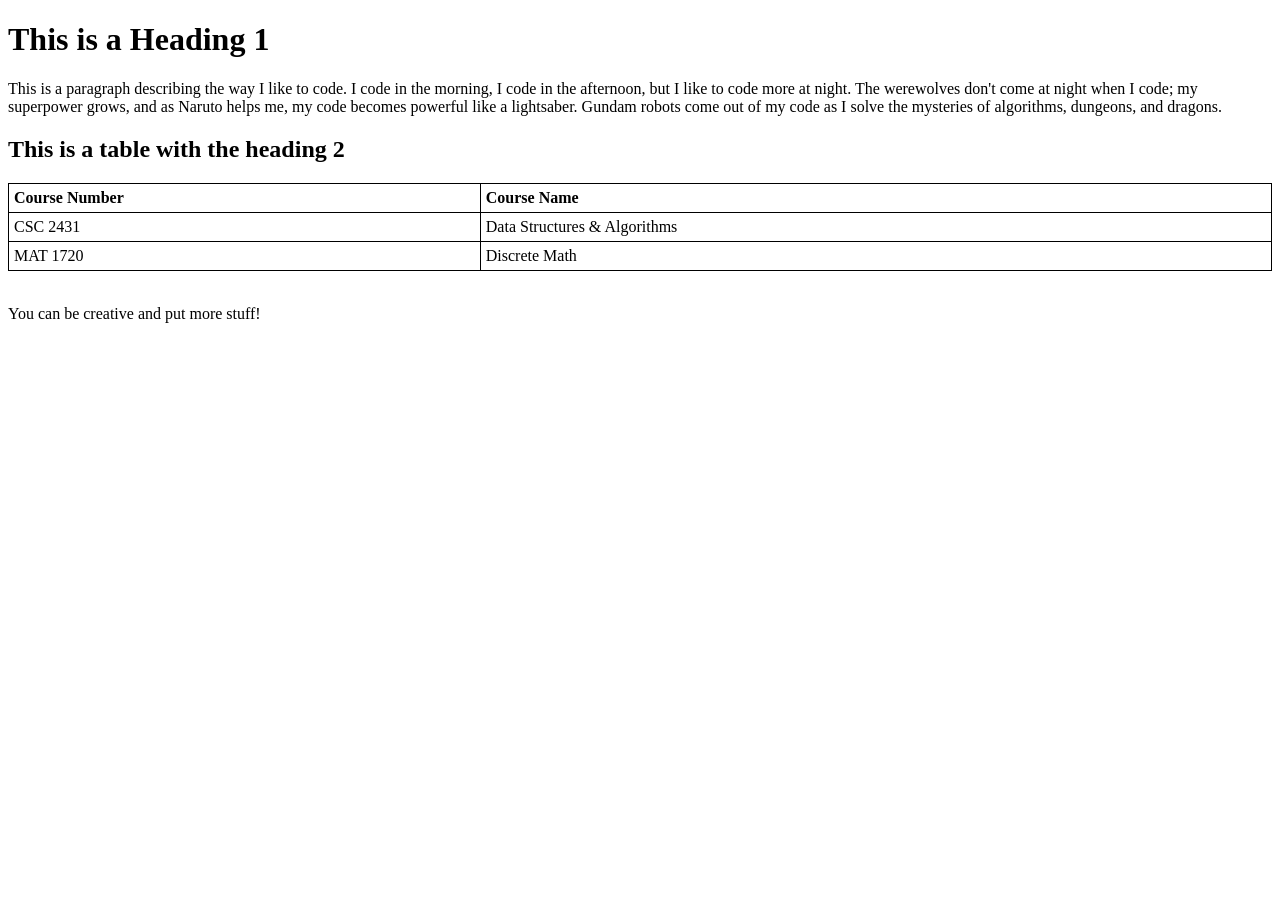
==== index.html @ 8d7575bd "Create index.html" ====
<!DOCTYPE html>
<html>
<head>
    <title>My GitHub Page</title>
    <style>
        /* This simple CSS adds borders to the table to match the screenshot */
        table, th, td {
            border: 1px solid black;
            border-collapse: collapse;
            padding: 5px;
        }
        th {
            text-align: left;
        }
    </style>
</head>
<body>

    <h1>This is a Heading 1</h1>

    <p>
        This is a paragraph describing the way I like to code. I code in the morning, I code in the afternoon, 
        but I like to code more at night. The werewolves don't come at night when I code; my superpower grows, 
        and as Naruto helps me, my code becomes powerful like a lightsaber. Gundam robots come out of my code 
        as I solve the mysteries of algorithms, dungeons, and dragons.
    </p>

    <h2>This is a table with the heading 2</h2>

    <table style="width:100%">
        <tr>
            <th>Course Number</th>
            <th>Course Name</th>
        </tr>
        <tr>
            <td>CSC 2431</td>
            <td>Data Structures & Algorithms</td>
        </tr>
        <tr>
            <td>MAT 1720</td>
            <td>Discrete Math</td>
        </tr>
    </table>

    <br>
    <p>You can be creative and put more stuff!</p>

</body>
</html>
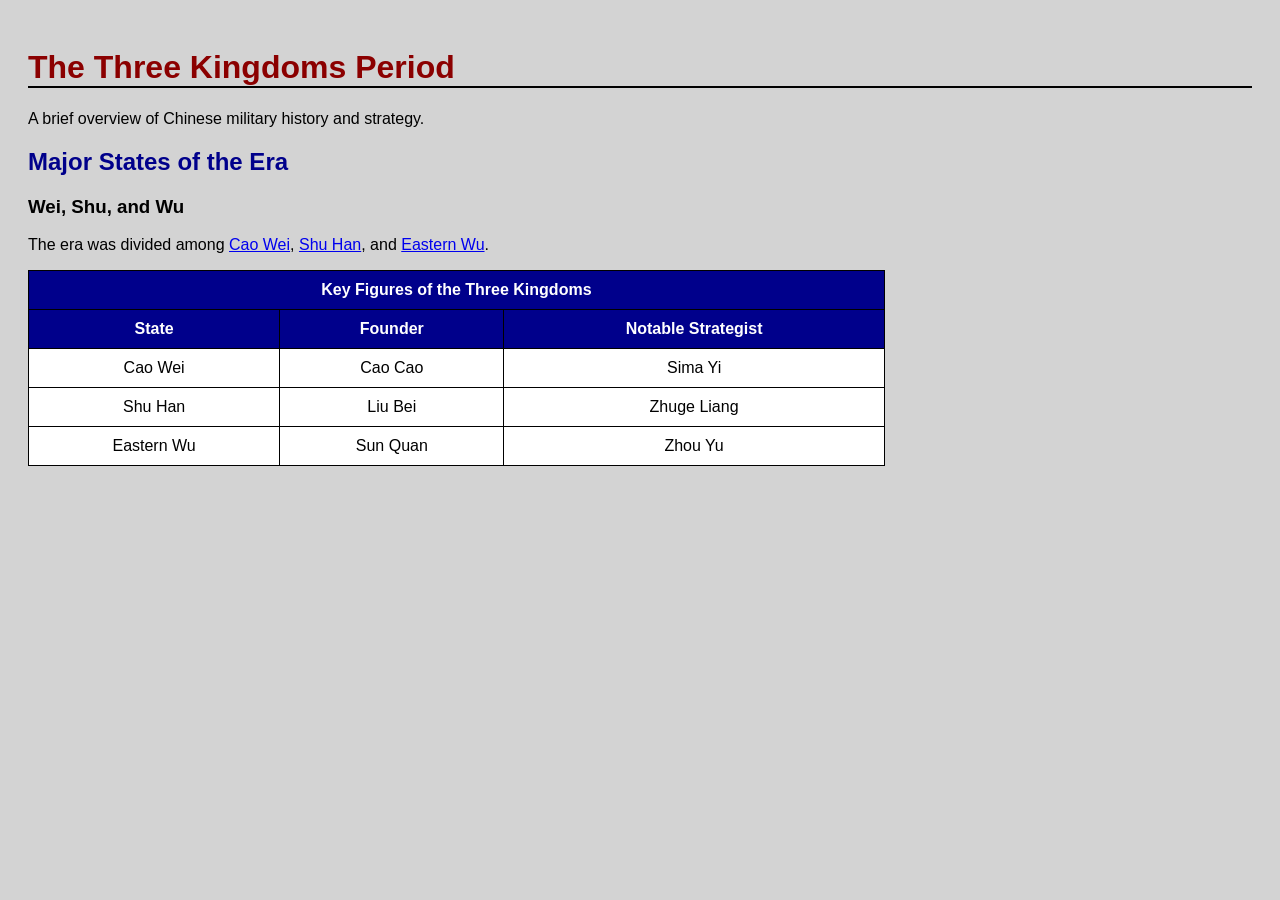
==== commit 90742ea6: "Create index.html" ====
--- a/index.html
+++ b/index.html
@@ -1,49 +1,73 @@
 <!DOCTYPE html>
 <html>
 <head>
-    <title>My GitHub Page</title>
+    <title>Three Kingdoms History</title>
     <style>
-        /* This simple CSS adds borders to the table to match the screenshot */
+        body {
+            background-color: lightgray;
+            font-family: Arial, sans-serif;
+            padding: 20px;
+        }
+        h1 {
+            color: darkred;
+            border-bottom: 2px solid black;
+        }
+        h2 {
+            color: darkblue;
+        }
         table, th, td {
             border: 1px solid black;
             border-collapse: collapse;
-            padding: 5px;
+        }
+        table {
+            width: 70%;
+            margin-top: 15px;
+            background-color: white;
+        }
+        th, td {
+            padding: 10px;
+            text-align: center;
         }
         th {
-            text-align: left;
+            background-color: darkblue;
+            color: white;
         }
     </style>
 </head>
 <body>
+    <h1>The Three Kingdoms Period</h1>
+    <p>A brief overview of Chinese military history and strategy.</p>
 
-    <h1>This is a Heading 1</h1>
+    <h2>Major States of the Era</h2>
+    
+    <h3>Wei, Shu, and Wu</h3>
+    
+    <p>The era was divided among <a href="https://en.wikipedia.org/wiki/Cao_Wei">Cao Wei</a>, <a href="https://en.wikipedia.org/wiki/Shu_Han">Shu Han</a>, and <a href="https://en.wikipedia.org/wiki/Eastern_Wu">Eastern Wu</a>.</p>
 
-    <p>
-        This is a paragraph describing the way I like to code. I code in the morning, I code in the afternoon, 
-        but I like to code more at night. The werewolves don't come at night when I code; my superpower grows, 
-        and as Naruto helps me, my code becomes powerful like a lightsaber. Gundam robots come out of my code 
-        as I solve the mysteries of algorithms, dungeons, and dragons.
-    </p>
-
-    <h2>This is a table with the heading 2</h2>
-
-    <table style="width:100%">
+    <table>
         <tr>
-            <th>Course Number</th>
-            <th>Course Name</th>
+            <th colspan="3">Key Figures of the Three Kingdoms</th> 
         </tr>
         <tr>
-            <td>CSC 2431</td>
-            <td>Data Structures & Algorithms</td>
+            <th>State</th>
+            <th>Founder</th>
+            <th>Notable Strategist</th>
         </tr>
         <tr>
-            <td>MAT 1720</td>
-            <td>Discrete Math</td>
+            <td>Cao Wei</td>
+            <td>Cao Cao</td>
+            <td>Sima Yi</td>
+        </tr>
+        <tr>
+            <td>Shu Han</td>
+            <td>Liu Bei</td>
+            <td>Zhuge Liang</td>
+        </tr>
+        <tr>
+            <td>Eastern Wu</td>
+            <td>Sun Quan</td>
+            <td>Zhou Yu</td>
         </tr>
     </table>
-
-    <br>
-    <p>You can be creative and put more stuff!</p>
-
 </body>
 </html>
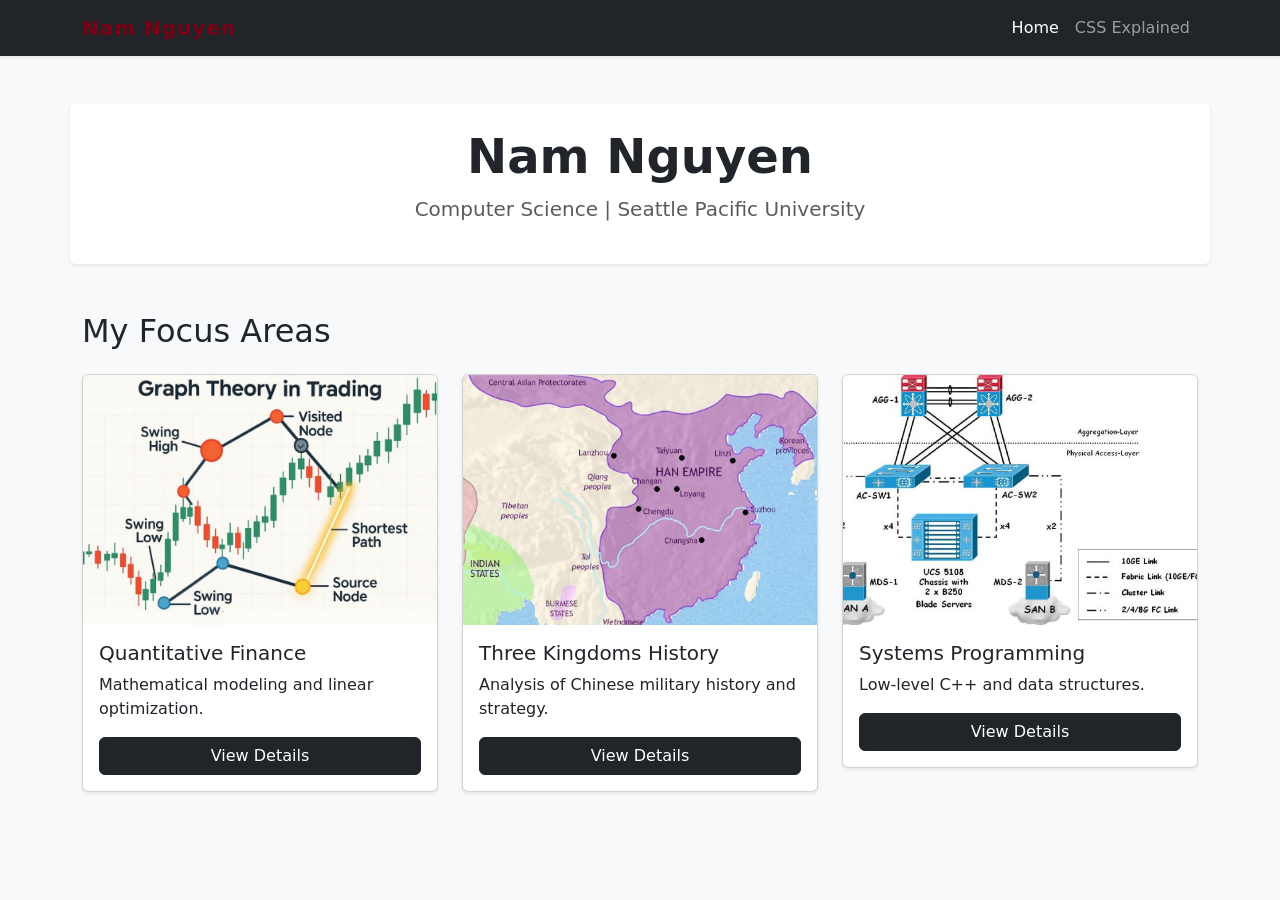
==== commit c279c921: "Finished" ====
--- a/index.html
+++ b/index.html
@@ -1,73 +1,73 @@
 <!DOCTYPE html>
-<html>
+<html lang="en">
 <head>
-    <title>Three Kingdoms History</title>
-    <style>
-        body {
-            background-color: lightgray;
-            font-family: Arial, sans-serif;
-            padding: 20px;
-        }
-        h1 {
-            color: darkred;
-            border-bottom: 2px solid black;
-        }
-        h2 {
-            color: darkblue;
-        }
-        table, th, td {
-            border: 1px solid black;
-            border-collapse: collapse;
-        }
-        table {
-            width: 70%;
-            margin-top: 15px;
-            background-color: white;
-        }
-        th, td {
-            padding: 10px;
-            text-align: center;
-        }
-        th {
-            background-color: darkblue;
-            color: white;
-        }
-    </style>
+  <meta charset="UTF-8">
+  <meta name="viewport" content="width=device-width, initial-scale=1.0">
+  <title>Nam Nguyen | Portfolio</title>
+  <link href="https://cdn.jsdelivr.net/npm/bootstrap@5.3.3/dist/css/bootstrap.min.css" rel="stylesheet">
+  <link href="style.css" rel="stylesheet">
 </head>
-<body>
-    <h1>The Three Kingdoms Period</h1>
-    <p>A brief overview of Chinese military history and strategy.</p>
+<body class="bg-light">
 
-    <h2>Major States of the Era</h2>
-    
-    <h3>Wei, Shu, and Wu</h3>
-    
-    <p>The era was divided among <a href="https://en.wikipedia.org/wiki/Cao_Wei">Cao Wei</a>, <a href="https://en.wikipedia.org/wiki/Shu_Han">Shu Han</a>, and <a href="https://en.wikipedia.org/wiki/Eastern_Wu">Eastern Wu</a>.</p>
+  <nav class="navbar navbar-expand-lg navbar-dark bg-dark mb-5 shadow-sm">
+    <div class="container">
+      <a class="navbar-brand custom-brand-color" href="index.html">Nam Nguyen</a>
+      <button class="navbar-toggler" type="button" data-bs-toggle="collapse" data-bs-target="#navbarNav">
+        <span class="navbar-toggler-icon"></span>
+      </button>
+      <div class="collapse navbar-collapse" id="navbarNav">
+        <ul class="navbar-nav ms-auto">
+          <li class="nav-item"><a class="nav-link active" href="index.html">Home</a></li>
+          <li class="nav-item"><a class="nav-link" href="css-explained.html">CSS Explained</a></li>
+        </ul>
+      </div>
+    </div>
+  </nav>
 
-    <table>
-        <tr>
-            <th colspan="3">Key Figures of the Three Kingdoms</th> 
-        </tr>
-        <tr>
-            <th>State</th>
-            <th>Founder</th>
-            <th>Notable Strategist</th>
-        </tr>
-        <tr>
-            <td>Cao Wei</td>
-            <td>Cao Cao</td>
-            <td>Sima Yi</td>
-        </tr>
-        <tr>
-            <td>Shu Han</td>
-            <td>Liu Bei</td>
-            <td>Zhuge Liang</td>
-        </tr>
-        <tr>
-            <td>Eastern Wu</td>
-            <td>Sun Quan</td>
-            <td>Zhou Yu</td>
-        </tr>
-    </table>
+  <div class="container bg-white p-4 rounded shadow-sm mb-5">
+    <h1 class="display-5 fw-bold text-center">Nam Nguyen</h1>
+    <p class="lead text-center text-muted">Computer Science | Seattle Pacific University</p>
+  </div>
+
+  <div class="container">
+    <h2 class="mb-4">My Focus Areas</h2>
+    <div class="row">
+      
+      <div class="col-md-4 mb-4">
+        <div class="card shadow-sm custom-img-hover">
+          <img src="images/quant-thumb.jpg" class="card-img-top fixed-img" alt="Quant Finance">
+          <div class="card-body">
+            <h5 class="card-title">Quantitative Finance</h5>
+            <p class="card-text">Mathematical modeling and linear optimization.</p>
+            <a href="quant.html" class="btn btn-dark w-100">View Details</a>
+          </div>
+        </div>
+      </div>
+
+      <div class="col-md-4 mb-4">
+        <div class="card shadow-sm custom-img-hover">
+          <img src="images/history-thumb.jpg" class="card-img-top fixed-img" alt="Three Kingdoms">
+          <div class="card-body">
+            <h5 class="card-title">Three Kingdoms History</h5>
+            <p class="card-text">Analysis of Chinese military history and strategy.</p>
+            <a href="history.html" class="btn btn-dark w-100">View Details</a>
+          </div>
+        </div>
+      </div>
+
+      <div class="col-md-4 mb-4">
+        <div class="card shadow-sm custom-img-hover">
+          <img src="images/systems-thumb.jpg" class="card-img-top fixed-img" alt="Systems Programming">
+          <div class="card-body">
+            <h5 class="card-title">Systems Programming</h5>
+            <p class="card-text">Low-level C++ and data structures.</p>
+            <a href="systems.html" class="btn btn-dark w-100">View Details</a>
+          </div>
+        </div>
+      </div>
+
+    </div>
+  </div>
+
 </body>
-</html>
+</html>
--- a/style.css
+++ b/style.css
@@ -0,0 +1,26 @@
+/* style.css */
+
+/* Override Bootstrap's default brand color with maroon */
+.custom-brand-color {
+    color: #7a0016 !important;
+    font-weight: bold;
+    letter-spacing: 1px;
+}
+
+/* Custom hover animation for the profile image */
+.custom-img-hover {
+    transition: transform 0.3s ease, box-shadow 0.3s ease;
+}
+
+/* Elevates the image slightly when hovered over */
+.custom-img-hover:hover {
+    transform: translateY(-5px);
+    box-shadow: 0 10px 20px rgba(0,0,0,0.2) !important;
+}
+
+/* Forces portfolio thumbnail images to be exactly the same size */
+.fixed-img {
+    width: 100%;
+    height: 250px;
+    object-fit: cover; /* Crops the image to fit without stretching it */
+}
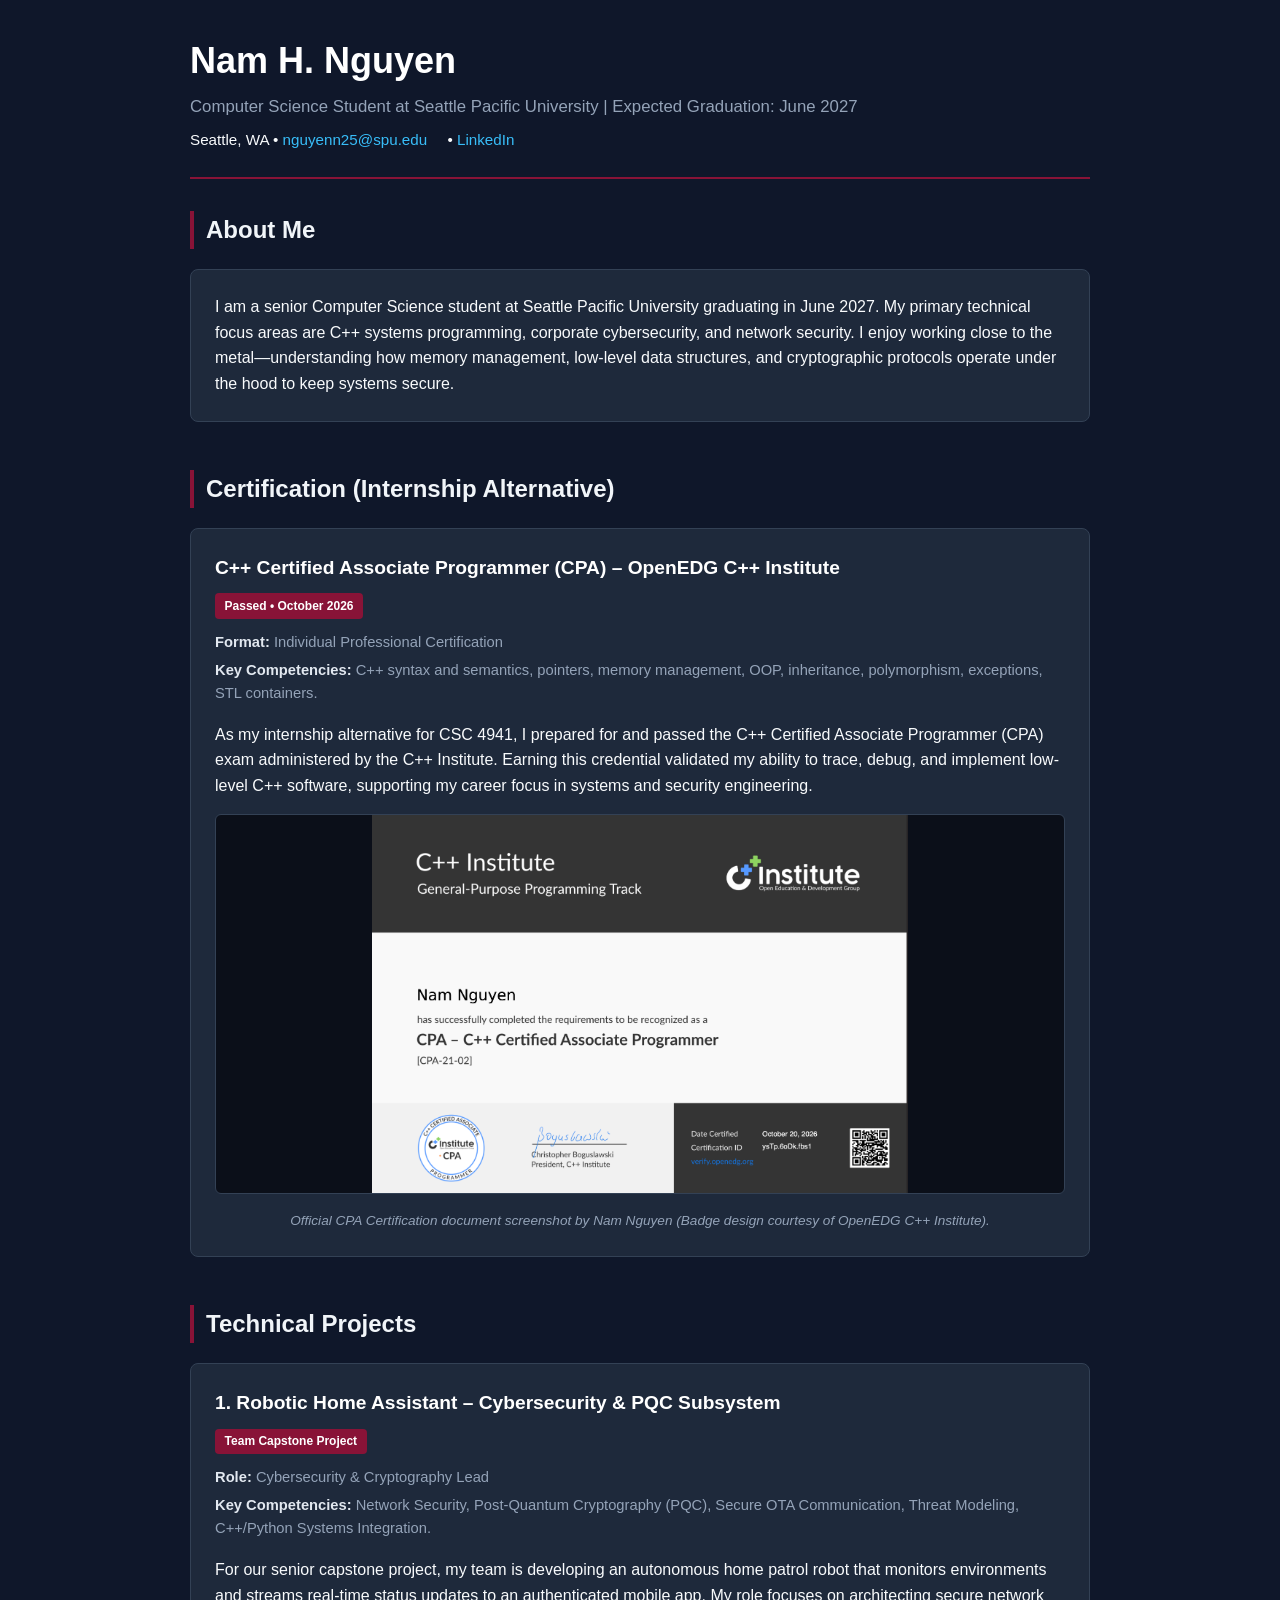
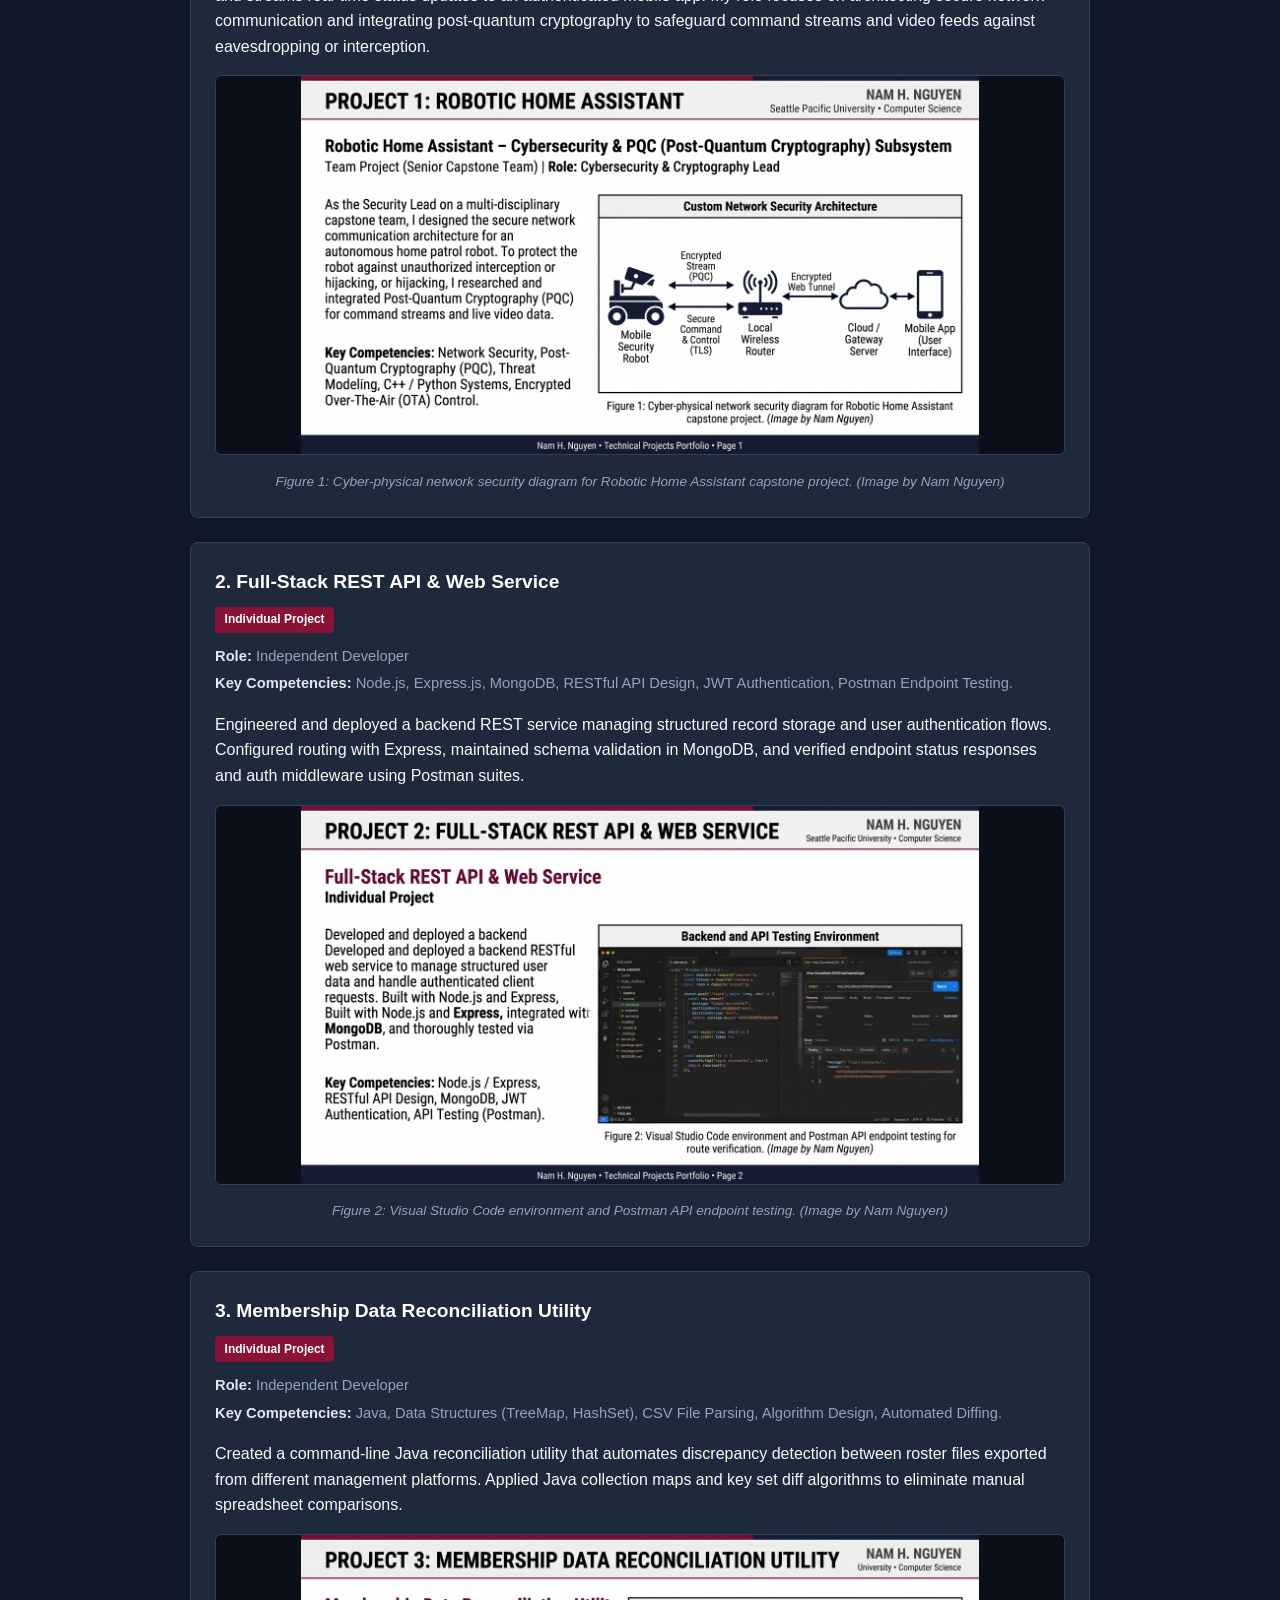
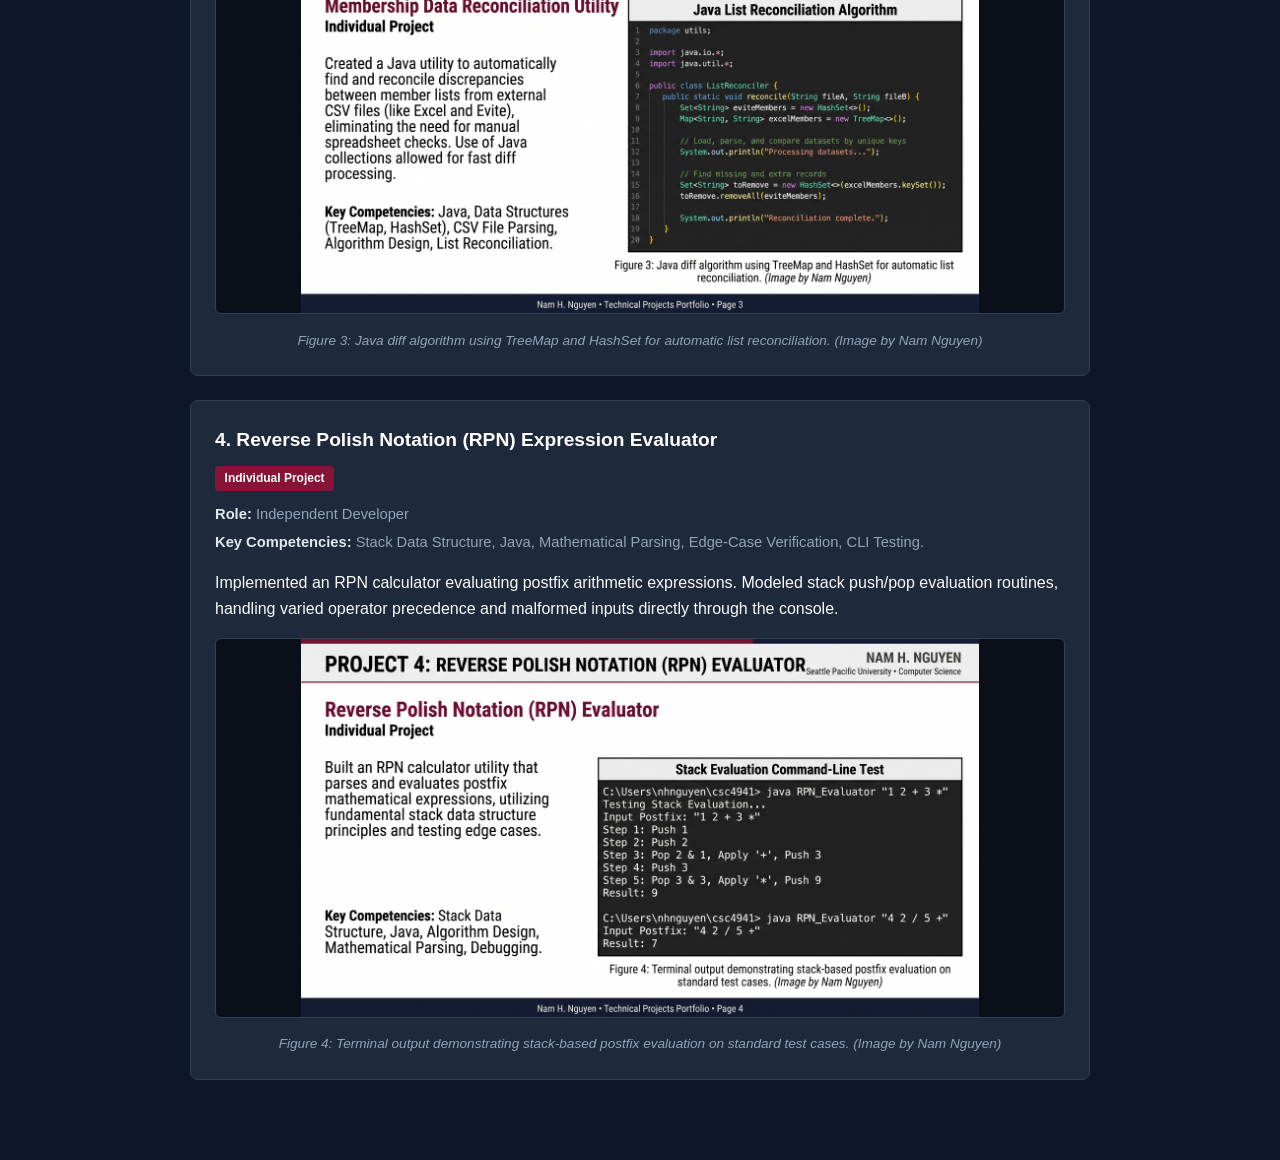
==== commit cc4138a8: "Update Portfolio" ====
--- a/index.html
+++ b/index.html
@@ -1,73 +1,128 @@
 <!DOCTYPE html>
 <html lang="en">
 <head>
-  <meta charset="UTF-8">
-  <meta name="viewport" content="width=device-width, initial-scale=1.0">
-  <title>Nam Nguyen | Portfolio</title>
-  <link href="https://cdn.jsdelivr.net/npm/bootstrap@5.3.3/dist/css/bootstrap.min.css" rel="stylesheet">
-  <link href="style.css" rel="stylesheet">
+  <meta charset="UTF-8" />
+  <meta name="viewport" content="width=device-width, initial-scale=1.0" />
+  <title>Nam H. Nguyen - Computer Science Portfolio</title>
+  <style>
+    :root {
+      --bg: #0f172a;
+      --card-bg: #1e293b;
+      --accent: #881337;
+      --text: #f8fafc;
+      --text-muted: #94a3b8;
+      --border: #334155;
+    }
+    * { box-sizing: border-box; margin: 0; padding: 0; font-family: -apple-system, BlinkMacSystemFont, "Segoe UI", Roboto, sans-serif; }
+    body { background-color: var(--bg); color: var(--text); line-height: 1.6; padding: 2rem 1rem; }
+    .container { max-width: 900px; margin: 0 auto; }
+    header { border-bottom: 2px solid var(--accent); padding-bottom: 1.5rem; margin-bottom: 2rem; }
+    h1 { font-size: 2.25rem; font-weight: 700; color: #fff; }
+    .subtitle { color: var(--text-muted); font-size: 1.05rem; margin-top: 0.25rem; }
+    .contact-links { margin-top: 0.5rem; font-size: 0.95rem; }
+    .contact-links a { color: #38bdf8; text-decoration: none; margin-right: 1rem; }
+    .contact-links a:hover { text-decoration: underline; }
+    section { margin-bottom: 3rem; }
+    h2 { font-size: 1.5rem; color: #f1f5f9; border-left: 4px solid var(--accent); padding-left: 0.75rem; margin-bottom: 1.25rem; }
+    .card { background: var(--card-bg); border: 1px solid var(--border); border-radius: 8px; padding: 1.5rem; margin-bottom: 1.5rem; }
+    .card h3 { font-size: 1.2rem; color: #fff; margin-bottom: 0.5rem; }
+    .badge { display: inline-block; background: var(--accent); color: #fff; font-size: 0.75rem; padding: 0.2rem 0.6rem; border-radius: 4px; margin-bottom: 0.75rem; font-weight: 600; }
+    .meta-list { list-style: none; margin-bottom: 1rem; font-size: 0.92rem; color: var(--text-muted); }
+    .meta-list li { margin-bottom: 0.25rem; }
+    .meta-list strong { color: #e2e8f0; }
+    .card img { width: 100%; max-height: 380px; object-fit: contain; background: #0b0f19; border-radius: 6px; border: 1px solid var(--border); margin: 1rem 0 0.5rem 0; }
+    .caption { font-size: 0.85rem; font-style: italic; color: var(--text-muted); text-align: center; }
+  </style>
 </head>
-<body class="bg-light">
+<body>
+  <div class="container">
+    <header>
+      <h1>Nam H. Nguyen</h1>
+      <p class="subtitle">Computer Science Student at Seattle Pacific University | Expected Graduation: June 2027</p>
+      <div class="contact-links">
+        <span>Seattle, WA</span> &bull;
+        <a href="mailto:nguyenn25@spu.edu">nguyenn25@spu.edu</a> &bull;
+        <a href="https://www.linkedin.com/in/nguyen-han-nam/" target="_blank">LinkedIn</a>
+      </div>
+    </header>
 
-  <nav class="navbar navbar-expand-lg navbar-dark bg-dark mb-5 shadow-sm">
-    <div class="container">
-      <a class="navbar-brand custom-brand-color" href="index.html">Nam Nguyen</a>
-      <button class="navbar-toggler" type="button" data-bs-toggle="collapse" data-bs-target="#navbarNav">
-        <span class="navbar-toggler-icon"></span>
-      </button>
-      <div class="collapse navbar-collapse" id="navbarNav">
-        <ul class="navbar-nav ms-auto">
-          <li class="nav-item"><a class="nav-link active" href="index.html">Home</a></li>
-          <li class="nav-item"><a class="nav-link" href="css-explained.html">CSS Explained</a></li>
+    <section id="about">
+      <h2>About Me</h2>
+      <div class="card">
+        <p>I am a senior Computer Science student at Seattle Pacific University graduating in June 2027. My primary technical focus areas are C++ systems programming, corporate cybersecurity, and network security. I enjoy working close to the metal—understanding how memory management, low-level data structures, and cryptographic protocols operate under the hood to keep systems secure.</p>
+      </div>
+    </section>
+
+    <section id="certification">
+      <h2>Certification (Internship Alternative)</h2>
+      <div class="card">
+        <h3>C++ Certified Associate Programmer (CPA) – OpenEDG C++ Institute</h3>
+        <span class="badge">Passed &bull; October 2026</span>
+        <ul class="meta-list">
+          <li><strong>Format:</strong> Individual Professional Certification</li>
+          <li><strong>Key Competencies:</strong> C++ syntax and semantics, pointers, memory management, OOP, inheritance, polymorphism, exceptions, STL containers.</li>
         </ul>
+        <p>As my internship alternative for CSC 4941, I prepared for and passed the C++ Certified Associate Programmer (CPA) exam administered by the C++ Institute. Earning this credential validated my ability to trace, debug, and implement low-level C++ software, supporting my career focus in systems and security engineering.</p>
+        <img src="cpa_certificate.png" alt="CPA Certificate Screenshot" />
+        <p class="caption">Official CPA Certification document screenshot by Nam Nguyen (Badge design courtesy of OpenEDG C++ Institute).</p>
       </div>
-    </div>
-  </nav>
+    </section>
 
-  <div class="container bg-white p-4 rounded shadow-sm mb-5">
-    <h1 class="display-5 fw-bold text-center">Nam Nguyen</h1>
-    <p class="lead text-center text-muted">Computer Science | Seattle Pacific University</p>
-  </div>
+    <section id="projects">
+      <h2>Technical Projects</h2>
 
-  <div class="container">
-    <h2 class="mb-4">My Focus Areas</h2>
-    <div class="row">
-      
-      <div class="col-md-4 mb-4">
-        <div class="card shadow-sm custom-img-hover">
-          <img src="images/quant-thumb.jpg" class="card-img-top fixed-img" alt="Quant Finance">
-          <div class="card-body">
-            <h5 class="card-title">Quantitative Finance</h5>
-            <p class="card-text">Mathematical modeling and linear optimization.</p>
-            <a href="quant.html" class="btn btn-dark w-100">View Details</a>
-          </div>
-        </div>
+      <!-- Project 1 -->
+      <div class="card">
+        <h3>1. Robotic Home Assistant – Cybersecurity & PQC Subsystem</h3>
+        <span class="badge">Team Capstone Project</span>
+        <ul class="meta-list">
+          <li><strong>Role:</strong> Cybersecurity & Cryptography Lead</li>
+          <li><strong>Key Competencies:</strong> Network Security, Post-Quantum Cryptography (PQC), Secure OTA Communication, Threat Modeling, C++/Python Systems Integration.</li>
+        </ul>
+        <p>For our senior capstone project, my team is developing an autonomous home patrol robot that monitors environments and streams real-time status updates to an authenticated mobile app. My role focuses on architecting secure network communication and integrating post-quantum cryptography to safeguard command streams and video feeds against eavesdropping or interception.</p>
+        <img src="project1_diagram.png" alt="Home Assistant Security Diagram" />
+        <p class="caption">Figure 1: Cyber-physical network security diagram for Robotic Home Assistant capstone project. (Image by Nam Nguyen)</p>
       </div>
 
-      <div class="col-md-4 mb-4">
-        <div class="card shadow-sm custom-img-hover">
-          <img src="images/history-thumb.jpg" class="card-img-top fixed-img" alt="Three Kingdoms">
-          <div class="card-body">
-            <h5 class="card-title">Three Kingdoms History</h5>
-            <p class="card-text">Analysis of Chinese military history and strategy.</p>
-            <a href="history.html" class="btn btn-dark w-100">View Details</a>
-          </div>
-        </div>
+      <!-- Project 2 -->
+      <div class="card">
+        <h3>2. Full-Stack REST API & Web Service</h3>
+        <span class="badge">Individual Project</span>
+        <ul class="meta-list">
+          <li><strong>Role:</strong> Independent Developer</li>
+          <li><strong>Key Competencies:</strong> Node.js, Express.js, MongoDB, RESTful API Design, JWT Authentication, Postman Endpoint Testing.</li>
+        </ul>
+        <p>Engineered and deployed a backend REST service managing structured record storage and user authentication flows. Configured routing with Express, maintained schema validation in MongoDB, and verified endpoint status responses and auth middleware using Postman suites.</p>
+        <img src="project2_api.png" alt="REST API Testing Environment" />
+        <p class="caption">Figure 2: Visual Studio Code environment and Postman API endpoint testing. (Image by Nam Nguyen)</p>
       </div>
 
-      <div class="col-md-4 mb-4">
-        <div class="card shadow-sm custom-img-hover">
-          <img src="images/systems-thumb.jpg" class="card-img-top fixed-img" alt="Systems Programming">
-          <div class="card-body">
-            <h5 class="card-title">Systems Programming</h5>
-            <p class="card-text">Low-level C++ and data structures.</p>
-            <a href="systems.html" class="btn btn-dark w-100">View Details</a>
-          </div>
-        </div>
+      <!-- Project 3 -->
+      <div class="card">
+        <h3>3. Membership Data Reconciliation Utility</h3>
+        <span class="badge">Individual Project</span>
+        <ul class="meta-list">
+          <li><strong>Role:</strong> Independent Developer</li>
+          <li><strong>Key Competencies:</strong> Java, Data Structures (TreeMap, HashSet), CSV File Parsing, Algorithm Design, Automated Diffing.</li>
+        </ul>
+        <p>Created a command-line Java reconciliation utility that automates discrepancy detection between roster files exported from different management platforms. Applied Java collection maps and key set diff algorithms to eliminate manual spreadsheet comparisons.</p>
+        <img src="project3_java.png" alt="Java List Reconciliation Algorithm" />
+        <p class="caption">Figure 3: Java diff algorithm using TreeMap and HashSet for automatic list reconciliation. (Image by Nam Nguyen)</p>
       </div>
 
-    </div>
+      <!-- Project 4 -->
+      <div class="card">
+        <h3>4. Reverse Polish Notation (RPN) Expression Evaluator</h3>
+        <span class="badge">Individual Project</span>
+        <ul class="meta-list">
+          <li><strong>Role:</strong> Independent Developer</li>
+          <li><strong>Key Competencies:</strong> Stack Data Structure, Java, Mathematical Parsing, Edge-Case Verification, CLI Testing.</li>
+        </ul>
+        <p>Implemented an RPN calculator evaluating postfix arithmetic expressions. Modeled stack push/pop evaluation routines, handling varied operator precedence and malformed inputs directly through the console.</p>
+        <img src="project4_rpn.png" alt="RPN Evaluator Terminal Output" />
+        <p class="caption">Figure 4: Terminal output demonstrating stack-based postfix evaluation on standard test cases. (Image by Nam Nguyen)</p>
+      </div>
+    </section>
   </div>
-
 </body>
 </html>
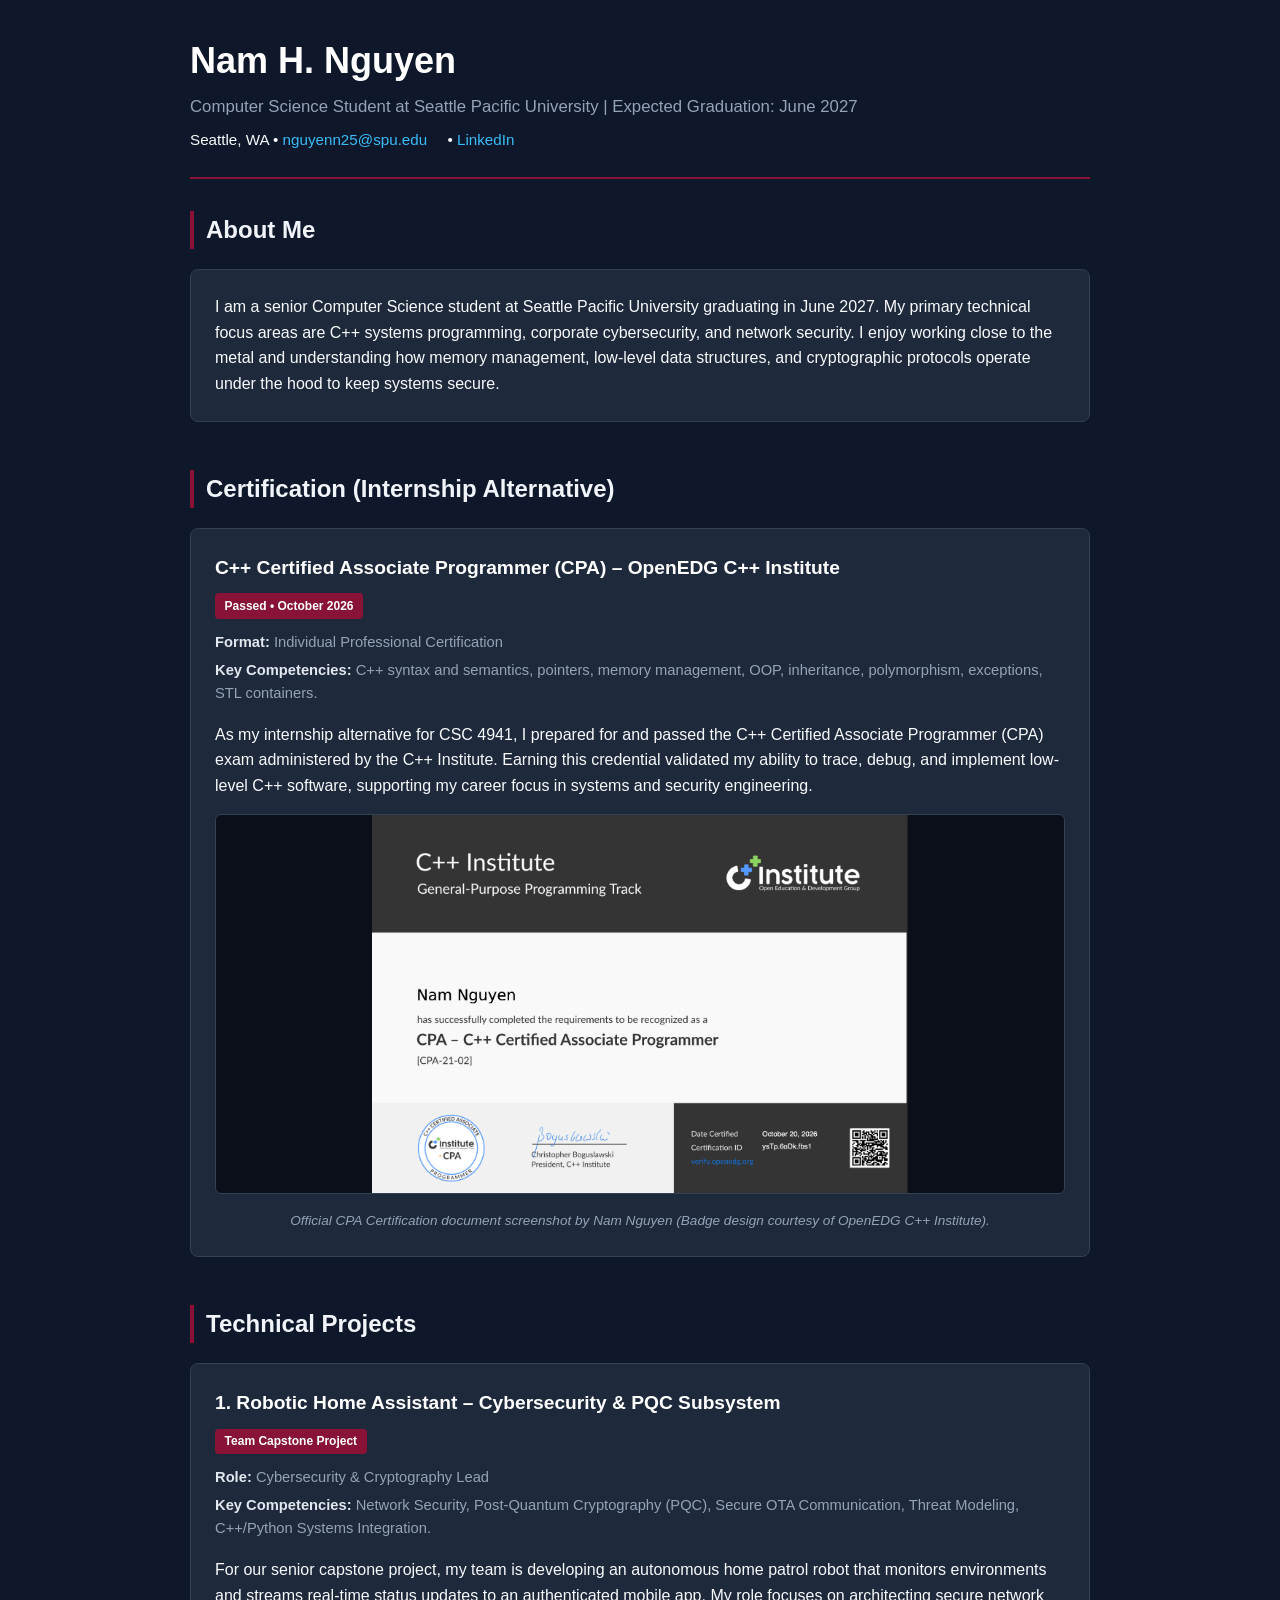
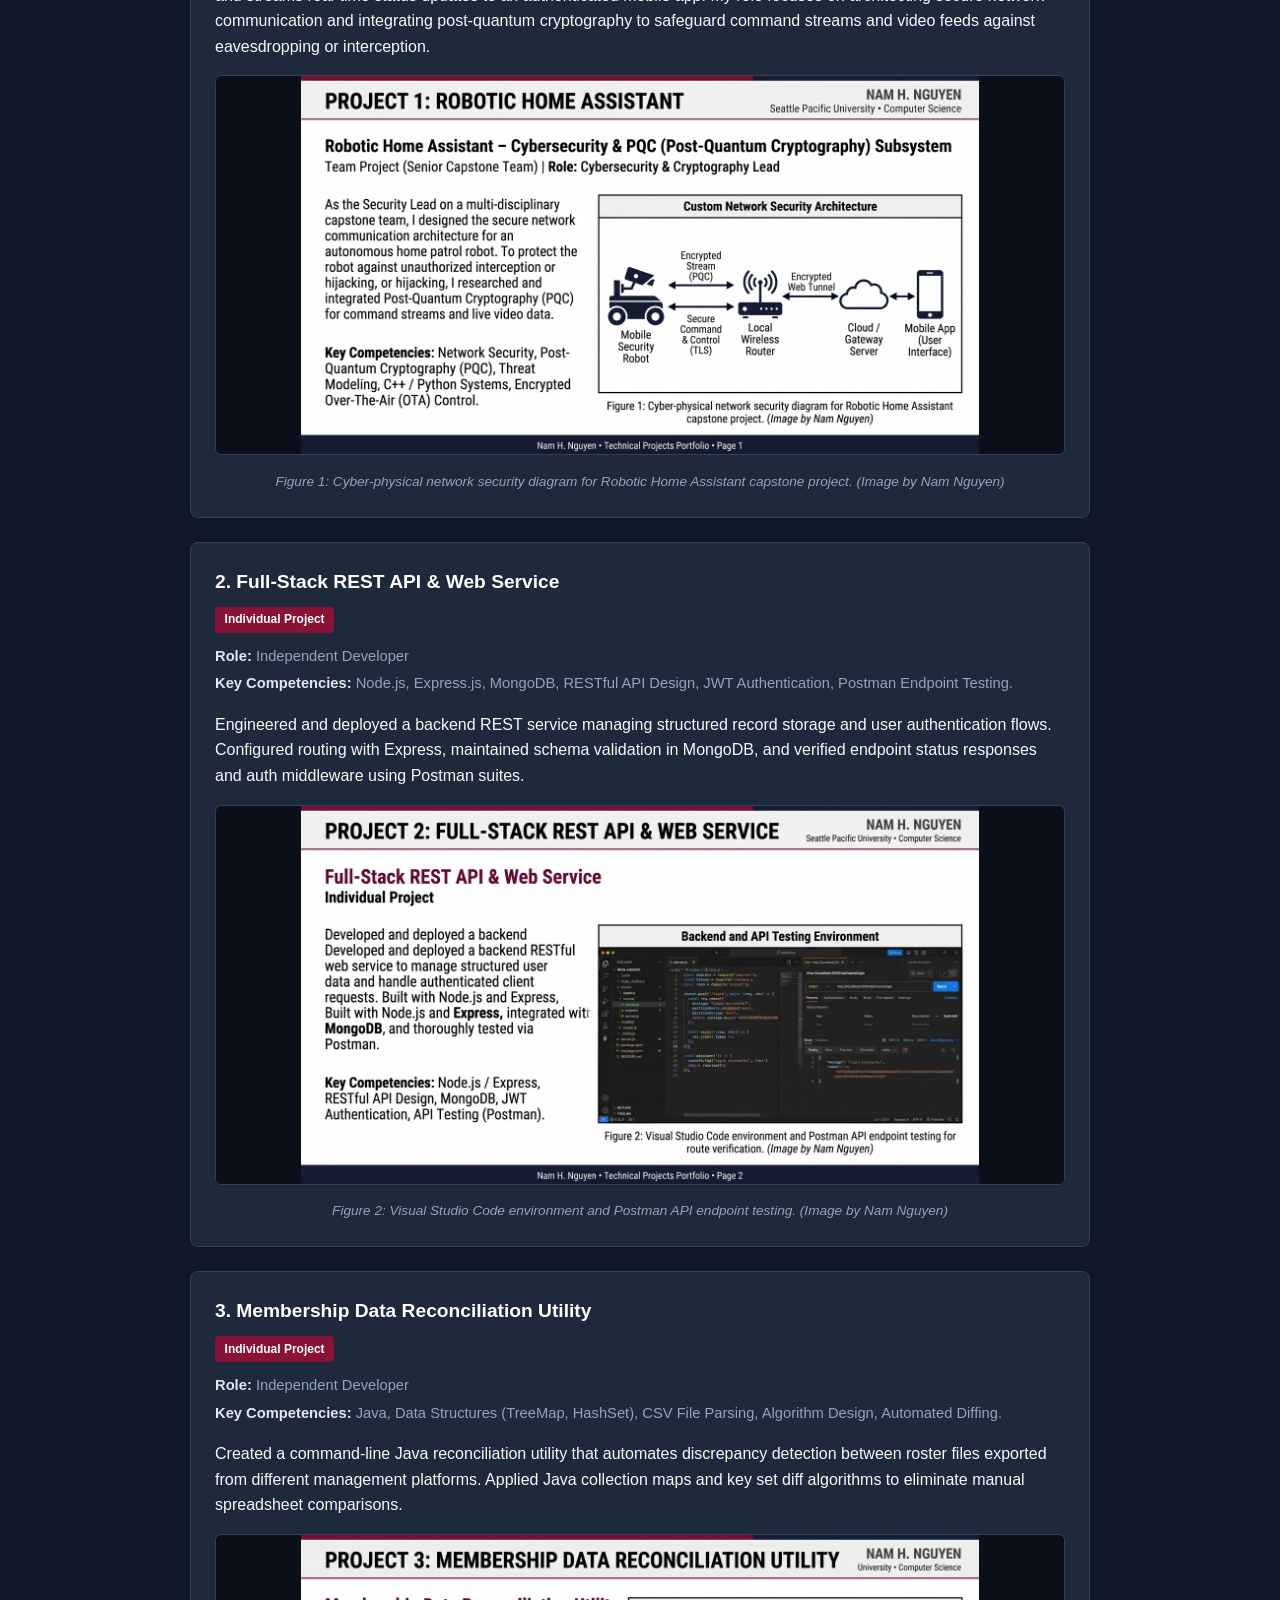
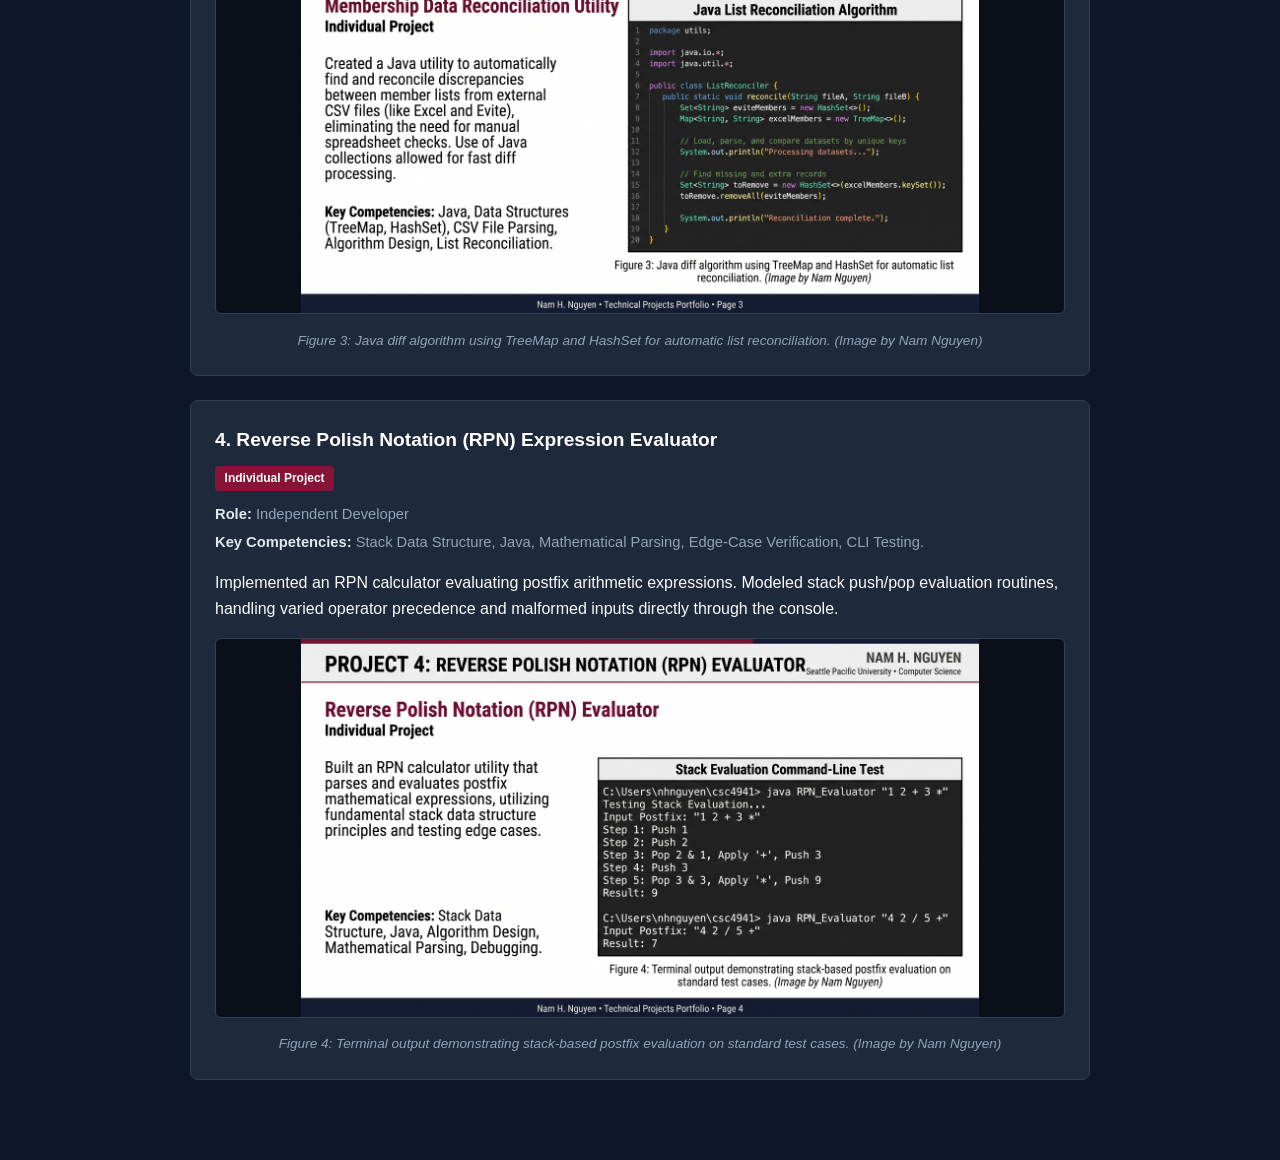
==== commit 3ad79827: "update" ====
--- a/index.html
+++ b/index.html
@@ -49,7 +49,7 @@
     <section id="about">
       <h2>About Me</h2>
       <div class="card">
-        <p>I am a senior Computer Science student at Seattle Pacific University graduating in June 2027. My primary technical focus areas are C++ systems programming, corporate cybersecurity, and network security. I enjoy working close to the metal—understanding how memory management, low-level data structures, and cryptographic protocols operate under the hood to keep systems secure.</p>
+        <p>I am a senior Computer Science student at Seattle Pacific University graduating in June 2027. My primary technical focus areas are C++ systems programming, corporate cybersecurity, and network security. I enjoy working close to the metal and understanding how memory management, low-level data structures, and cryptographic protocols operate under the hood to keep systems secure.</p>
       </div>
     </section>
 
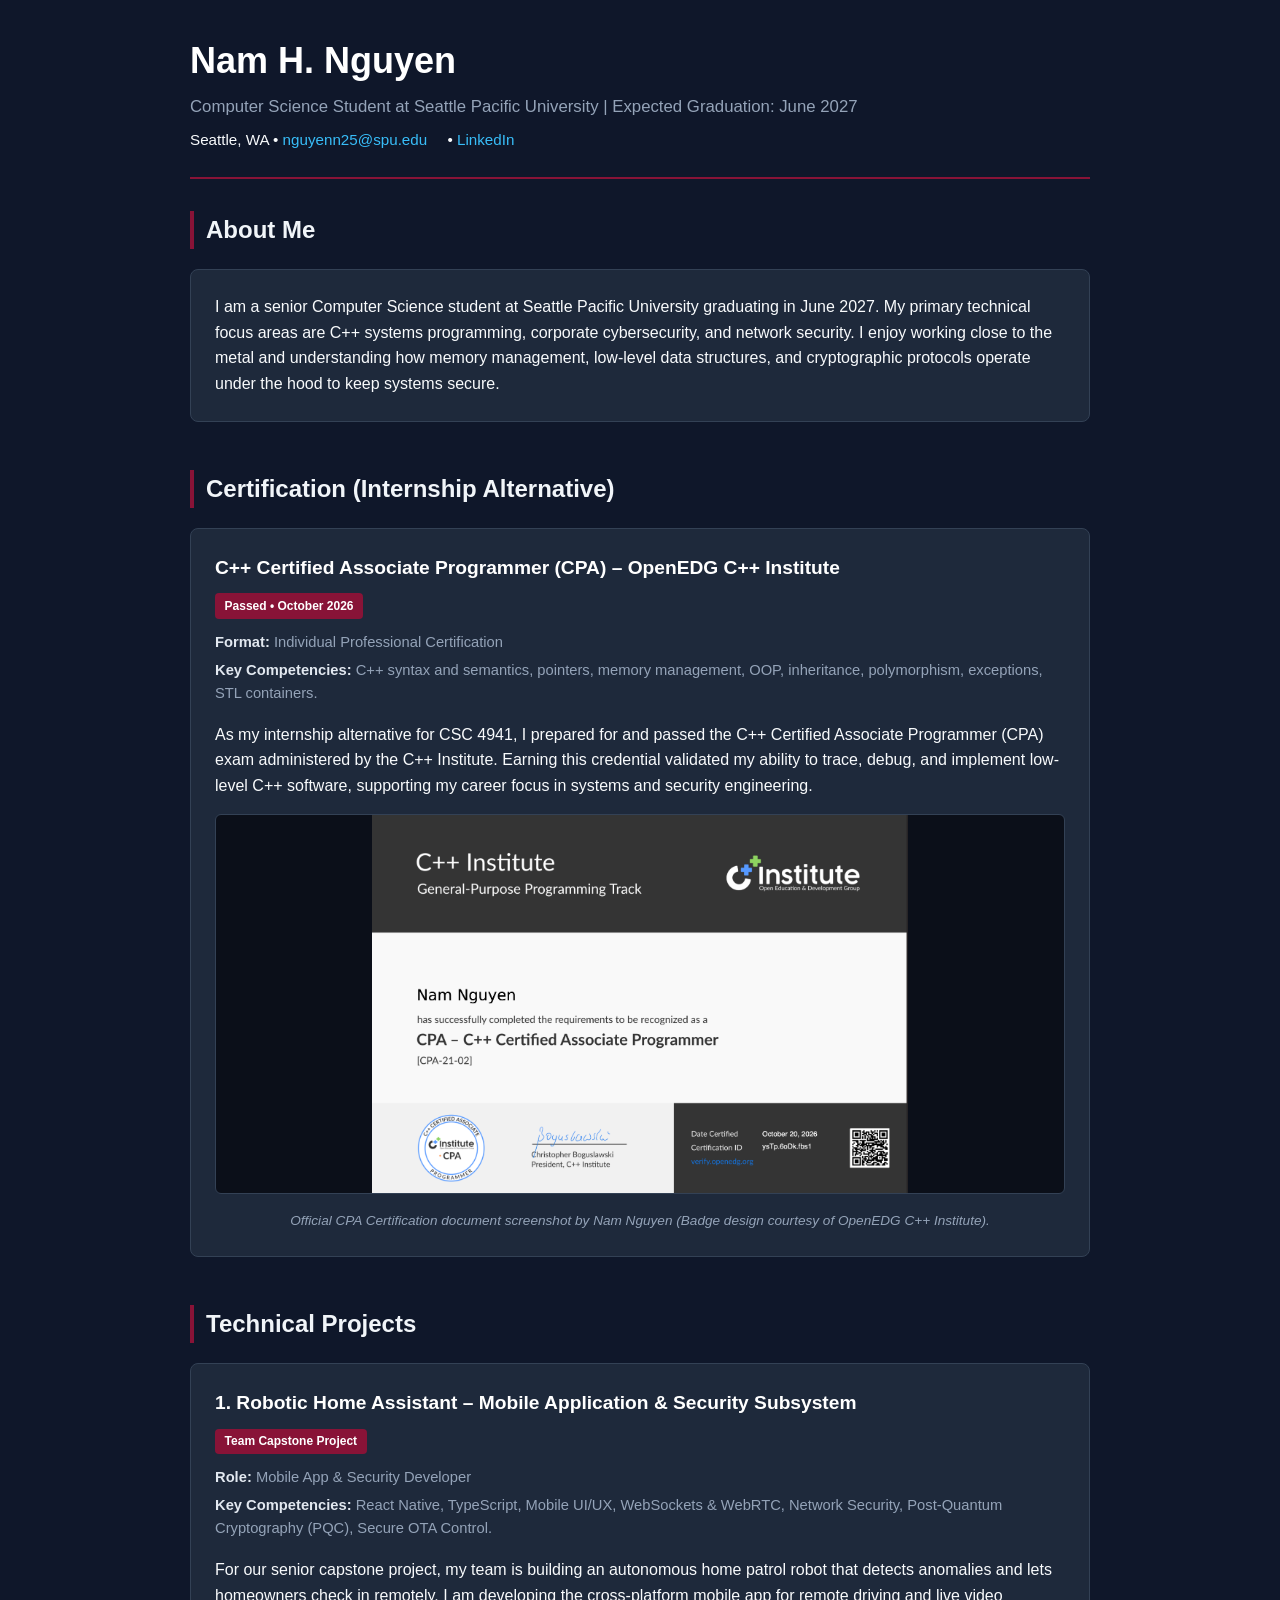
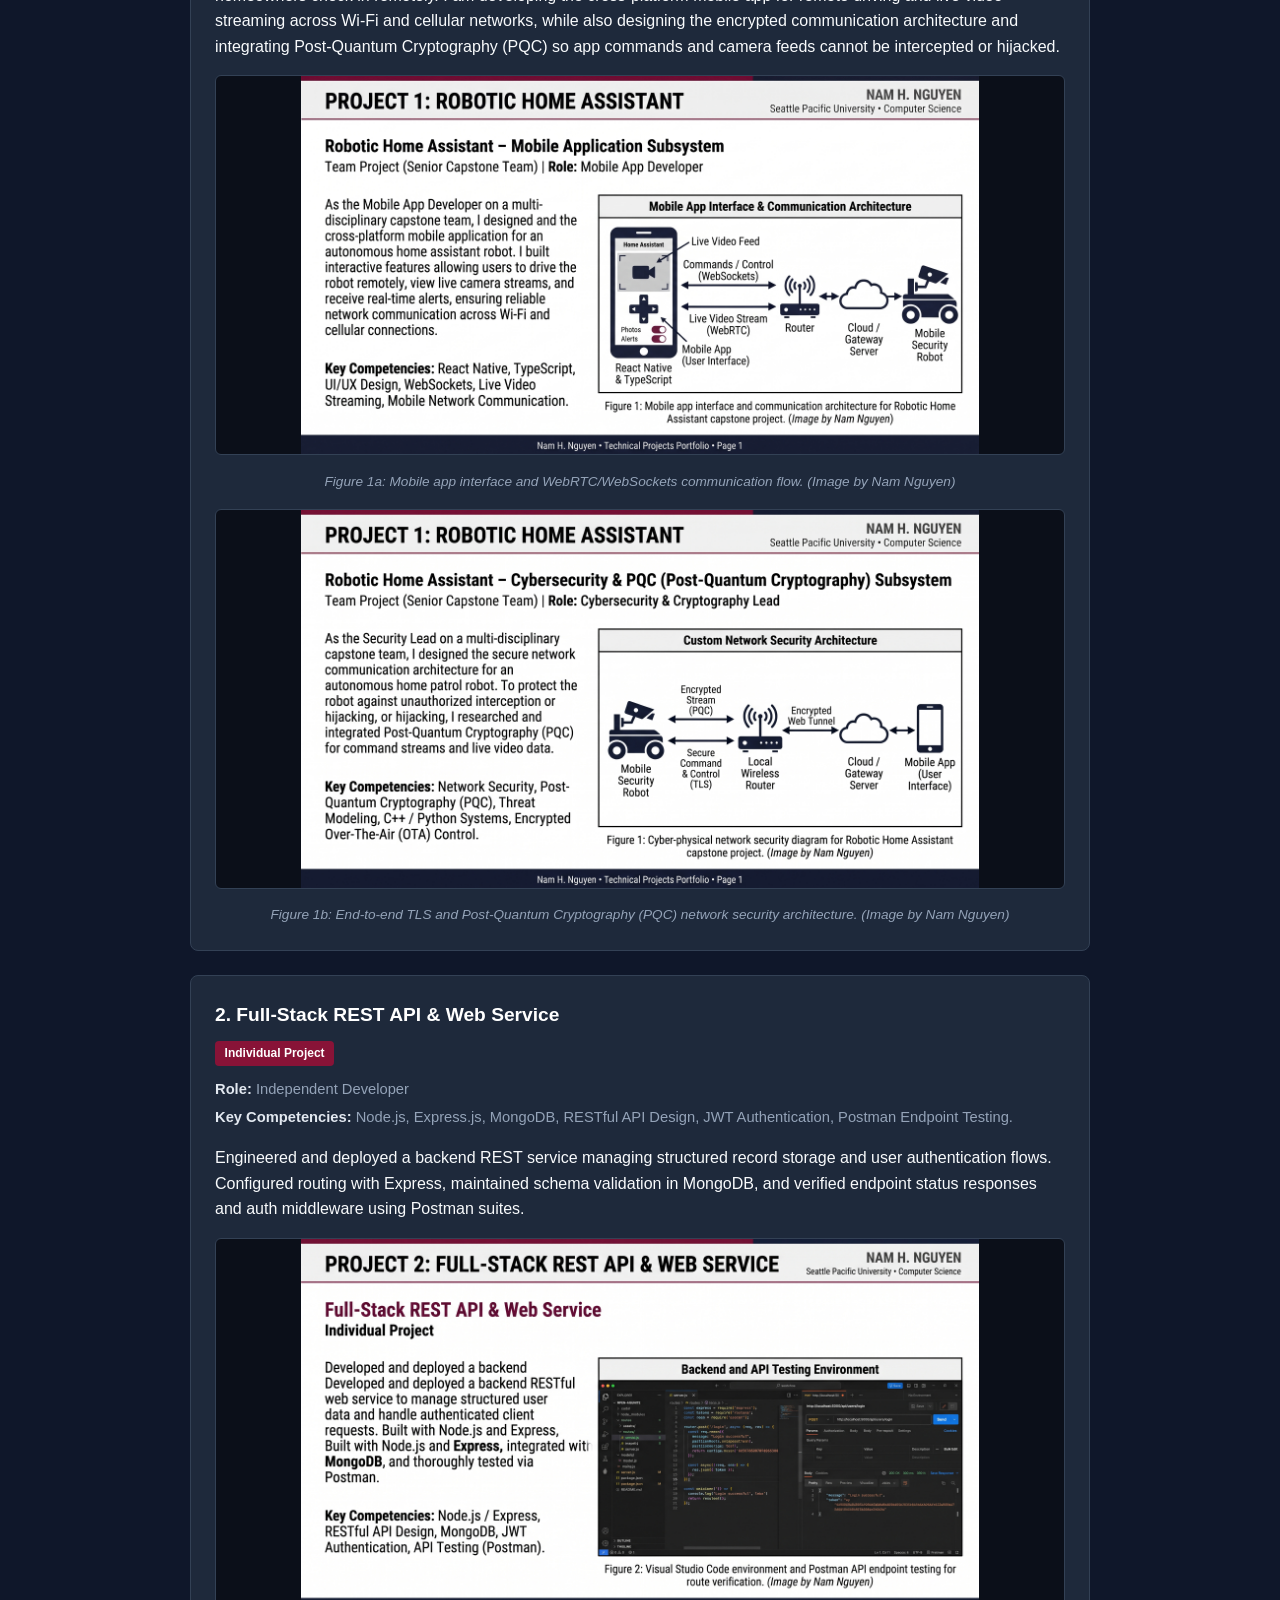
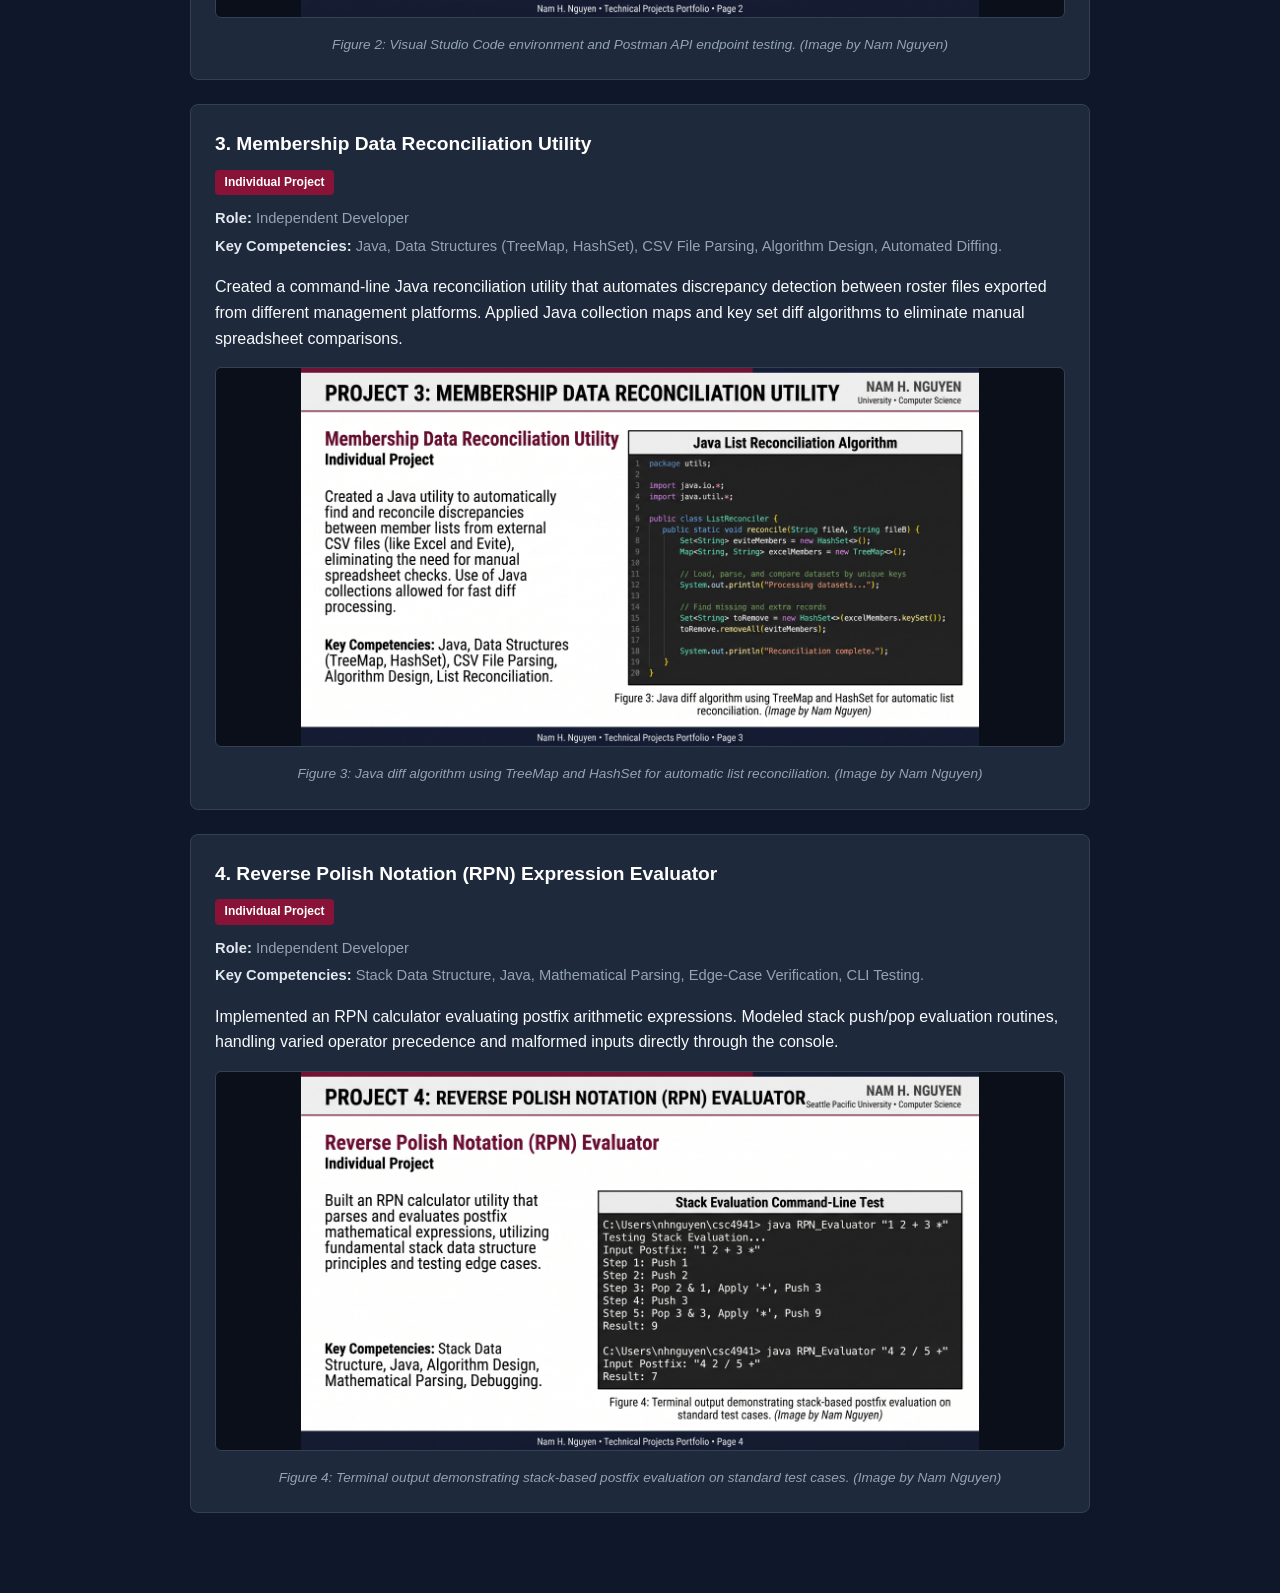
==== commit 682bbe1a: "updated" ====
--- a/index.html
+++ b/index.html
@@ -71,17 +71,19 @@
     <section id="projects">
       <h2>Technical Projects</h2>
 
-      <!-- Project 1 -->
+<!-- Project 1 -->
       <div class="card">
-        <h3>1. Robotic Home Assistant – Cybersecurity & PQC Subsystem</h3>
+        <h3>1. Robotic Home Assistant – Mobile Application & Security Subsystem</h3>
         <span class="badge">Team Capstone Project</span>
         <ul class="meta-list">
-          <li><strong>Role:</strong> Cybersecurity & Cryptography Lead</li>
-          <li><strong>Key Competencies:</strong> Network Security, Post-Quantum Cryptography (PQC), Secure OTA Communication, Threat Modeling, C++/Python Systems Integration.</li>
+          <li><strong>Role:</strong> Mobile App & Security Developer</li>
+          <li><strong>Key Competencies:</strong> React Native, TypeScript, Mobile UI/UX, WebSockets & WebRTC, Network Security, Post-Quantum Cryptography (PQC), Secure OTA Control.</li>
         </ul>
-        <p>For our senior capstone project, my team is developing an autonomous home patrol robot that monitors environments and streams real-time status updates to an authenticated mobile app. My role focuses on architecting secure network communication and integrating post-quantum cryptography to safeguard command streams and video feeds against eavesdropping or interception.</p>
-        <img src="project1_diagram.png" alt="Home Assistant Security Diagram" />
-        <p class="caption">Figure 1: Cyber-physical network security diagram for Robotic Home Assistant capstone project. (Image by Nam Nguyen)</p>
+        <p>For our senior capstone project, my team is building an autonomous home patrol robot that detects anomalies and lets homeowners check in remotely. I am developing the cross-platform mobile app for remote driving and live video streaming across Wi-Fi and cellular networks, while also designing the encrypted communication architecture and integrating Post-Quantum Cryptography (PQC) so app commands and camera feeds cannot be intercepted or hijacked.</p>
+        <img src="project1_diagram.jpg" alt="Mobile App Interface and Communication Architecture" />
+        <p class="caption">Figure 1a: Mobile app interface and WebRTC/WebSockets communication flow. (Image by Nam Nguyen)</p>
+        <img src="project1_diagramCyberSec.png" alt="Custom Network Security Architecture" />
+        <p class="caption">Figure 1b: End-to-end TLS and Post-Quantum Cryptography (PQC) network security architecture. (Image by Nam Nguyen)</p>
       </div>
 
       <!-- Project 2 -->
